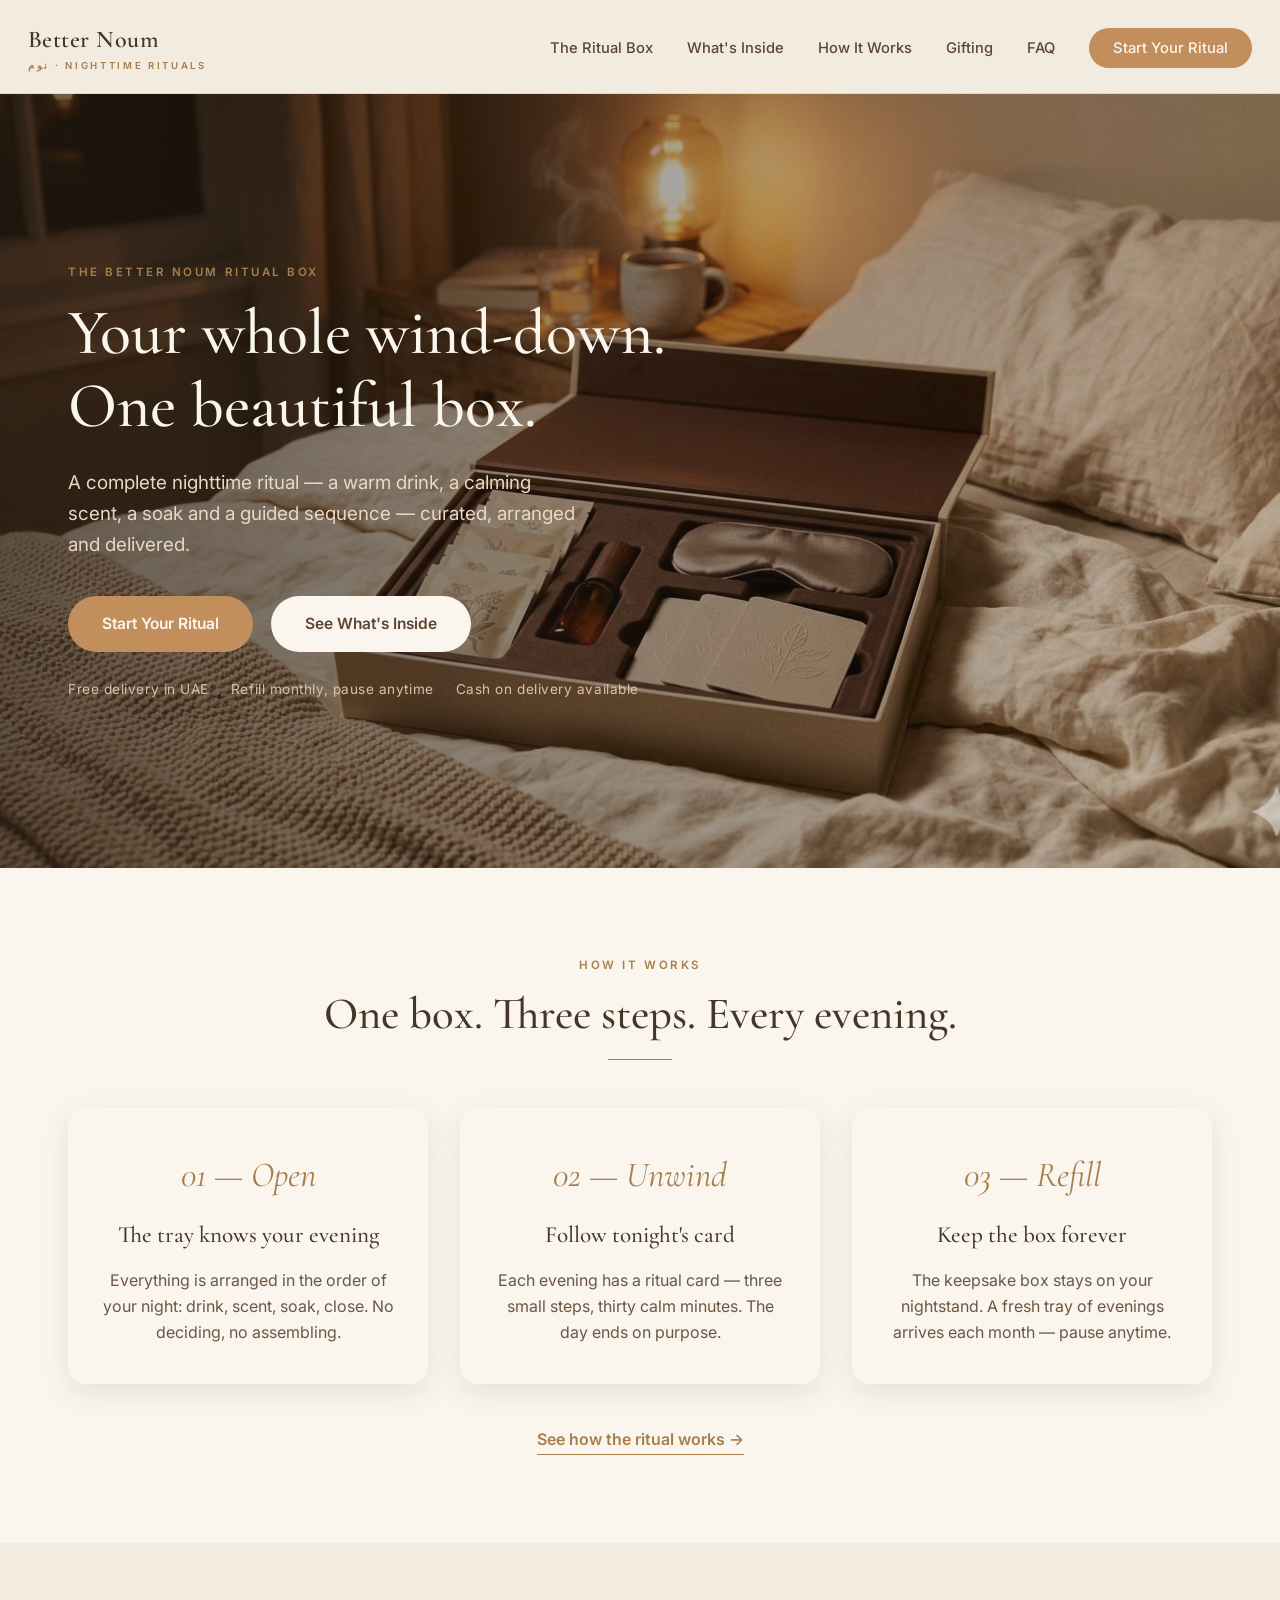
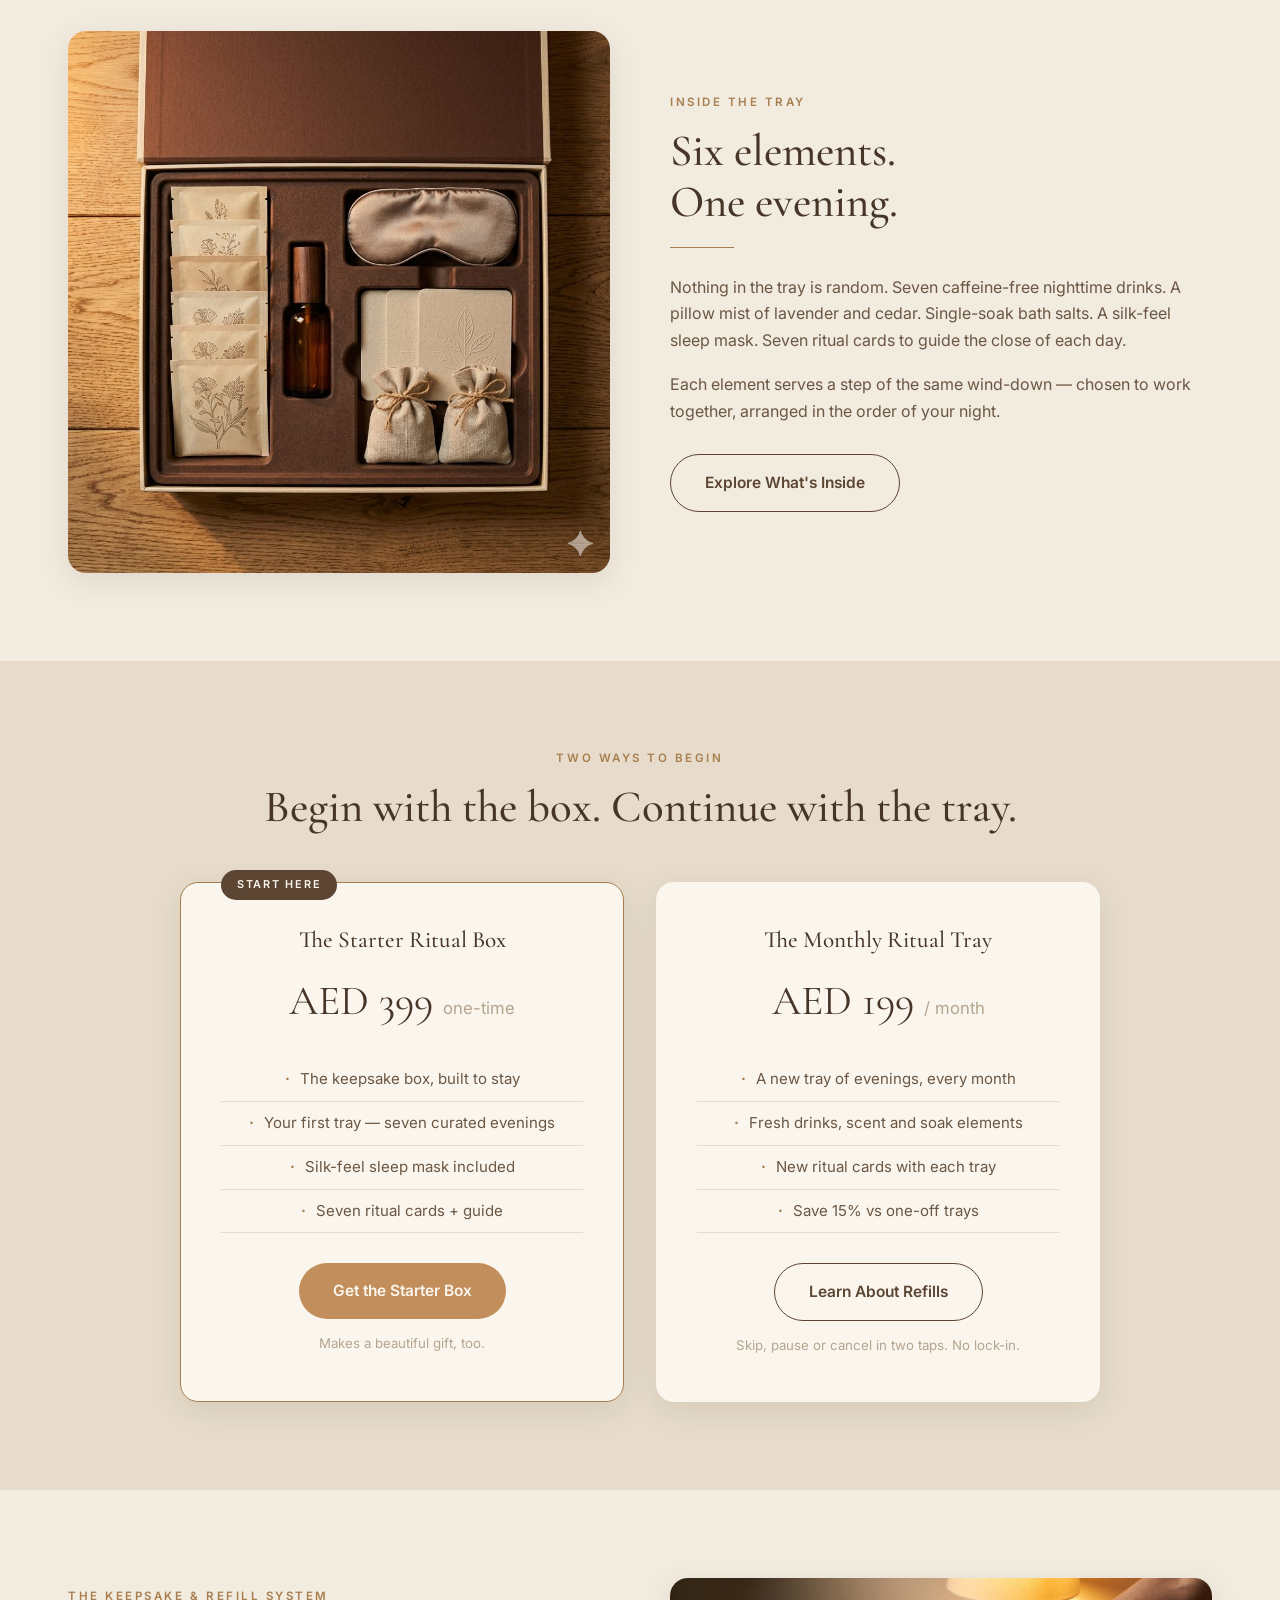
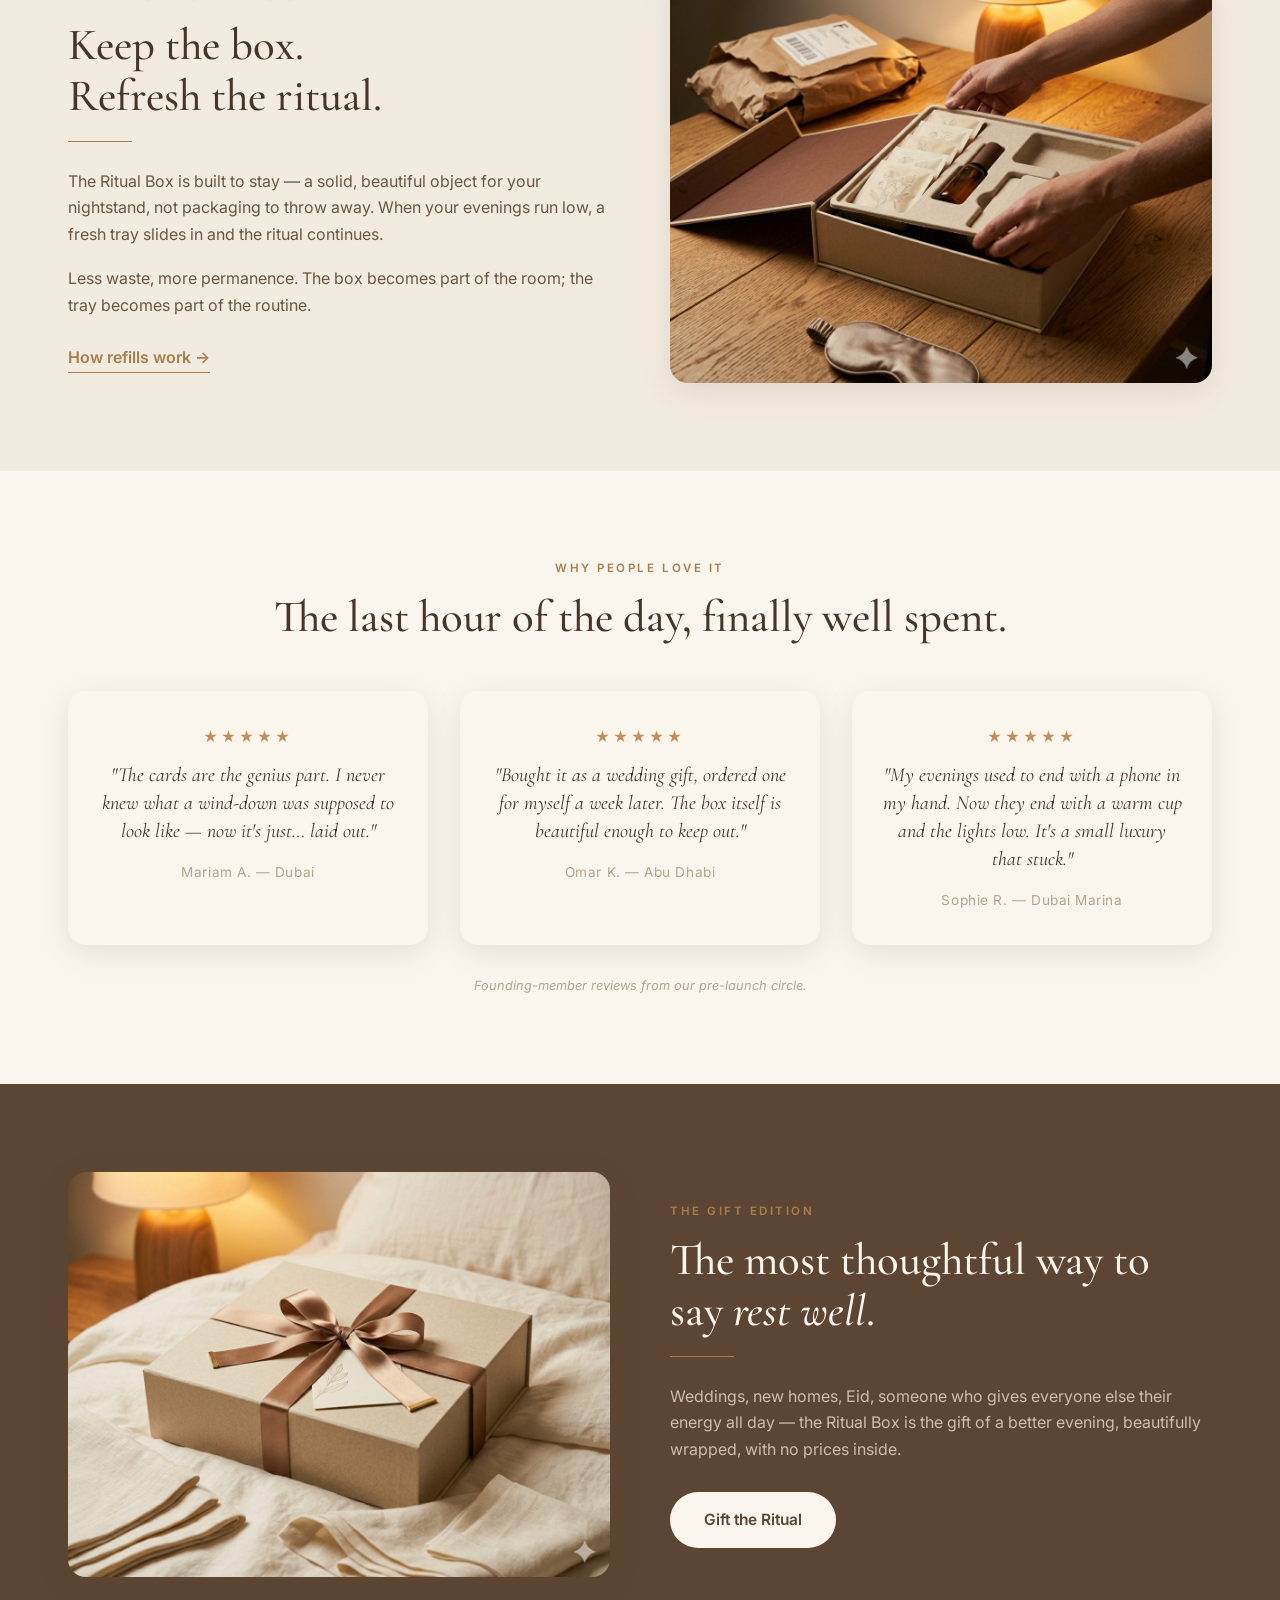
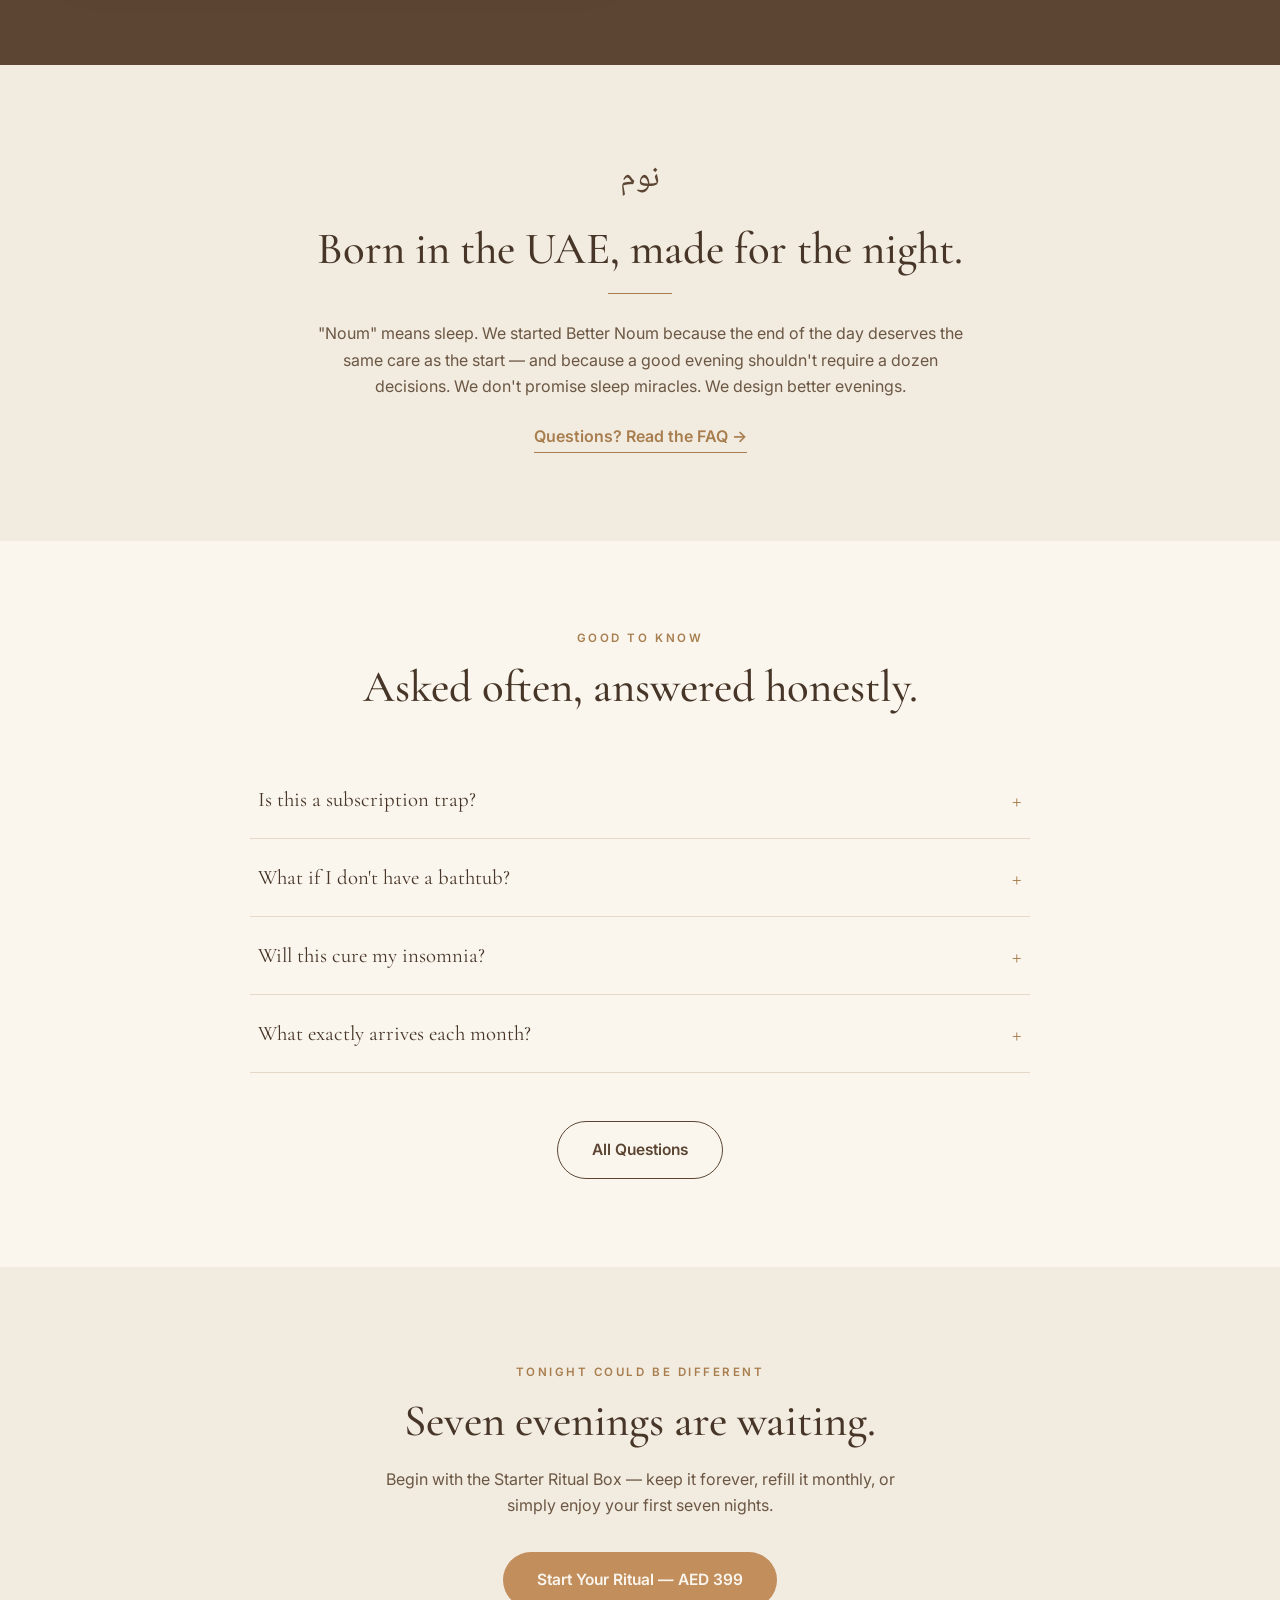
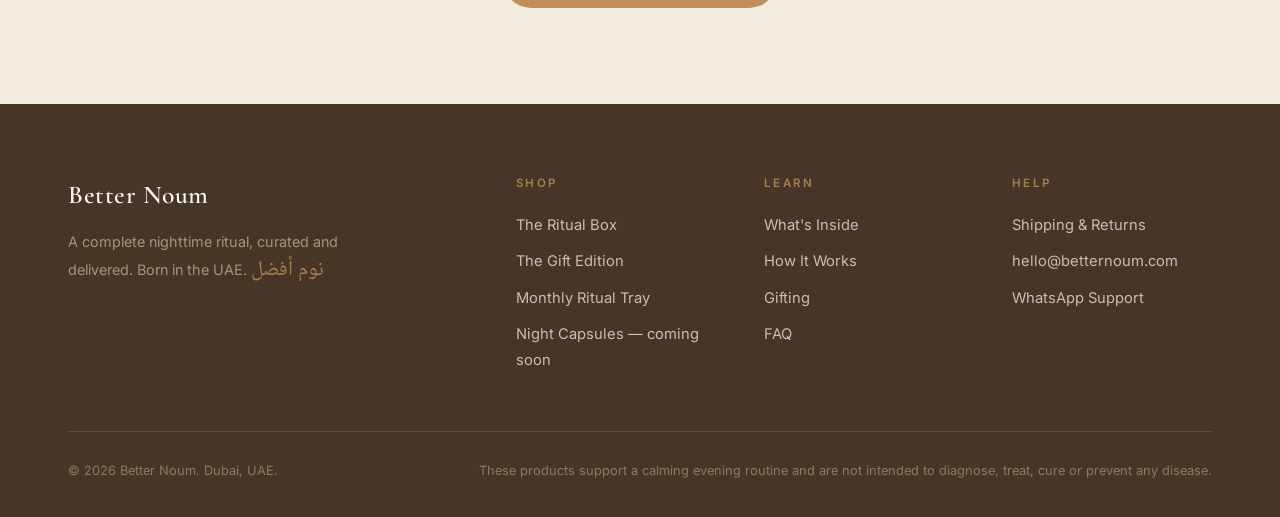
==== index.html @ ff43f147 "Add files via upload" ====
<!DOCTYPE html>
<html lang="en">
<head>
<meta charset="UTF-8">
<meta name="viewport" content="width=device-width, initial-scale=1.0">
<title>Better Noum — The Ritual Box | Your Whole Wind-Down, One Beautiful Box</title>
<meta name="description" content="A complete nighttime ritual — a warm drink, a calming scent, a soak and a guided sequence — curated, arranged and delivered across the UAE.">
<link rel="stylesheet" href="styles.css">
</head>
<body>

<header>
  <nav class="nav">
    <a class="logo" href="index.html">Better Noum<small>نوم · Nighttime Rituals</small></a>
    <button class="menu-btn" aria-label="Menu">☰</button>
    <ul class="nav-links">
      <li><a href="ritual-box.html">The Ritual Box</a></li>
      <li><a href="whats-inside.html">What's Inside</a></li>
      <li><a href="how-it-works.html">How It Works</a></li>
      <li><a href="gifting.html">Gifting</a></li>
      <li><a href="faq.html">FAQ</a></li>
      <li><a class="nav-cta" href="ritual-box.html">Start Your Ritual</a></li>
    </ul>
  </nav>
</header>

<!-- 1 · HERO -->
<section class="hero">
  <img class="hero-img" src="hero.jpg" alt="The Better Noum Ritual Box open on a bed at night" data-fallback>
  <div class="hero-overlay"></div>
  <div class="hero-content">
    <span class="eyebrow">The Better Noum Ritual Box</span>
    <h1>Your whole wind-down.<br>One beautiful box.</h1>
    <p class="lead">A complete nighttime ritual — a warm drink, a calming scent, a soak and a guided sequence — curated, arranged and delivered.</p>
    <a class="btn btn-primary" href="ritual-box.html">Start Your Ritual</a>
    <a class="btn btn-light" href="whats-inside.html" style="margin-left:14px">See What's Inside</a>
    <div class="hero-trust">
      <span>Free delivery in UAE</span><span>Refill monthly, pause anytime</span><span>Cash on delivery available</span>
    </div>
  </div>
</section>

<!-- 2 · 3-STEP CONCEPT -->
<section class="band-cream">
  <div class="container center">
    <span class="eyebrow">How it works</span>
    <h2>One box. Three steps. Every evening.</h2>
    <div class="hairline center"></div>
    <div class="grid-3 mt-4">
      <div class="card">
        <div class="step-num">01 — Open</div>
        <h3 class="mt-2">The tray knows your evening</h3>
        <p class="mt-2">Everything is arranged in the order of your night: drink, scent, soak, close. No deciding, no assembling.</p>
      </div>
      <div class="card">
        <div class="step-num">02 — Unwind</div>
        <h3 class="mt-2">Follow tonight's card</h3>
        <p class="mt-2">Each evening has a ritual card — three small steps, thirty calm minutes. The day ends on purpose.</p>
      </div>
      <div class="card">
        <div class="step-num">03 — Refill</div>
        <h3 class="mt-2">Keep the box forever</h3>
        <p class="mt-2">The keepsake box stays on your nightstand. A fresh tray of evenings arrives each month — pause anytime.</p>
      </div>
    </div>
    <a class="text-link mt-4" style="display:inline-block;margin-top:42px" href="how-it-works.html">See how the ritual works →</a>
  </div>
</section>

<!-- 3 · WHAT'S INSIDE -->
<section>
  <div class="container grid-2">
    <div>
      <img class="photo" src="tray-topdown.jpg" alt="Top-down view of the Ritual Box tray" data-fallback data-h="420">
    </div>
    <div>
      <span class="eyebrow">Inside the tray</span>
      <h2>Six elements.<br>One evening.</h2>
      <div class="hairline"></div>
      <p>Nothing in the tray is random. Seven caffeine-free nighttime drinks. A pillow mist of lavender and cedar. Single-soak bath salts. A silk-feel sleep mask. Seven ritual cards to guide the close of each day.</p>
      <p class="mt-2">Each element serves a step of the same wind-down — chosen to work together, arranged in the order of your night.</p>
      <a class="btn btn-outline mt-3" href="whats-inside.html">Explore What's Inside</a>
    </div>
  </div>
</section>

<!-- 4 · TWO WAYS TO BEGIN -->
<section class="band-beige">
  <div class="container center">
    <span class="eyebrow">Two ways to begin</span>
    <h2>Begin with the box. Continue with the tray.</h2>
    <div class="price-cards">
      <div class="price-card featured">
        <span class="badge">Start here</span>
        <h3>The Starter Ritual Box</h3>
        <div class="price">AED 399 <small>one-time</small></div>
        <ul>
          <li>The keepsake box, built to stay</li>
          <li>Your first tray — seven curated evenings</li>
          <li>Silk-feel sleep mask included</li>
          <li>Seven ritual cards + guide</li>
        </ul>
        <a class="btn btn-primary" href="ritual-box.html">Get the Starter Box</a>
        <p class="flex-note">Makes a beautiful gift, too.</p>
      </div>
      <div class="price-card">
        <h3>The Monthly Ritual Tray</h3>
        <div class="price">AED 199 <small>/ month</small></div>
        <ul>
          <li>A new tray of evenings, every month</li>
          <li>Fresh drinks, scent and soak elements</li>
          <li>New ritual cards with each tray</li>
          <li>Save 15% vs one-off trays</li>
        </ul>
        <a class="btn btn-outline" href="how-it-works.html">Learn About Refills</a>
        <p class="flex-note">Skip, pause or cancel in two taps. No lock-in.</p>
      </div>
    </div>
  </div>
</section>

<!-- 5 · KEEPSAKE + REFILL -->
<section>
  <div class="container grid-2">
    <div>
      <span class="eyebrow">The keepsake & refill system</span>
      <h2>Keep the box.<br>Refresh the ritual.</h2>
      <div class="hairline"></div>
      <p>The Ritual Box is built to stay — a solid, beautiful object for your nightstand, not packaging to throw away. When your evenings run low, a fresh tray slides in and the ritual continues.</p>
      <p class="mt-2">Less waste, more permanence. The box becomes part of the room; the tray becomes part of the routine.</p>
      <a class="text-link mt-3" style="display:inline-block;margin-top:26px" href="how-it-works.html">How refills work →</a>
    </div>
    <div>
      <img class="photo" src="refill-tray.jpg" alt="A fresh refill tray sliding into the keepsake box" data-fallback data-h="420">
    </div>
  </div>
</section>

<!-- 6 · REVIEWS -->
<section class="band-cream">
  <div class="container center">
    <span class="eyebrow">Why people love it</span>
    <h2>The last hour of the day, finally well spent.</h2>
    <div class="grid-3 mt-4">
      <div class="review">
        <div class="stars">★★★★★</div>
        <p class="quote">"The cards are the genius part. I never knew what a wind-down was supposed to look like — now it's just… laid out."</p>
        <p class="who">Mariam A. — Dubai</p>
      </div>
      <div class="review">
        <div class="stars">★★★★★</div>
        <p class="quote">"Bought it as a wedding gift, ordered one for myself a week later. The box itself is beautiful enough to keep out."</p>
        <p class="who">Omar K. — Abu Dhabi</p>
      </div>
      <div class="review">
        <div class="stars">★★★★★</div>
        <p class="quote">"My evenings used to end with a phone in my hand. Now they end with a warm cup and the lights low. It's a small luxury that stuck."</p>
        <p class="who">Sophie R. — Dubai Marina</p>
      </div>
    </div>
    <p class="note mt-3">Founding-member reviews from our pre-launch circle.</p>
  </div>
</section>

<!-- 7 · GIFTING -->
<section class="band-cocoa">
  <div class="container grid-2">
    <div>
      <img class="photo" src="gift.jpg" alt="The Ritual Box wrapped with a bronze ribbon" data-fallback data-h="420">
    </div>
    <div>
      <span class="eyebrow">The Gift Edition</span>
      <h2>The most thoughtful way to say <em>rest well</em>.</h2>
      <div class="hairline"></div>
      <p>Weddings, new homes, Eid, someone who gives everyone else their energy all day — the Ritual Box is the gift of a better evening, beautifully wrapped, with no prices inside.</p>
      <a class="btn btn-light mt-3" href="gifting.html">Gift the Ritual</a>
    </div>
  </div>
</section>

<!-- 8 · BRAND NOTE -->
<section>
  <div class="container center" style="max-width:720px">
    <span class="arabic" style="font-size:2rem">نوم</span>
    <h2 class="mt-2">Born in the UAE, made for the night.</h2>
    <div class="hairline center"></div>
    <p>"Noum" means sleep. We started Better Noum because the end of the day deserves the same care as the start — and because a good evening shouldn't require a dozen decisions. We don't promise sleep miracles. We design better evenings.</p>
    <a class="text-link mt-3" style="display:inline-block;margin-top:24px" href="faq.html">Questions? Read the FAQ →</a>
  </div>
</section>

<!-- 9 · FAQ SNIPPET -->
<section class="band-cream">
  <div class="container">
    <div class="center"><span class="eyebrow">Good to know</span><h2>Asked often, answered honestly.</h2></div>
    <div class="mt-4">
      <div class="faq-item">
        <button class="faq-q">Is this a subscription trap?</button>
        <div class="faq-a"><p>No. The Starter Box is a one-time purchase. Refill trays are optional, and you can skip, pause or cancel in two taps — the box is yours either way.</p></div>
      </div>
      <div class="faq-item">
        <button class="faq-q">What if I don't have a bathtub?</button>
        <div class="faq-a"><p>A warm foot soak works beautifully with the bath salts — the ritual cards include a no-tub version of every evening.</p></div>
      </div>
      <div class="faq-item">
        <button class="faq-q">Will this cure my insomnia?</button>
        <div class="faq-a"><p>No — and we won't pretend it will. The Ritual Box isn't a medical product. It's a curated evening routine designed to help you unwind and end the day with intention. If you have a sleep disorder, please speak with a healthcare professional.</p></div>
      </div>
      <div class="faq-item">
        <button class="faq-q">What exactly arrives each month?</button>
        <div class="faq-a"><p>A sealed refill tray: seven nighttime drink sachets, a scent element, bath elements and a new set of ritual cards. The monthly composition evolves with the seasons.</p></div>
      </div>
    </div>
    <div class="center mt-4"><a class="btn btn-outline" href="faq.html">All Questions</a></div>
  </div>
</section>

<!-- 10 · CTA + FOOTER -->
<section class="cta-banner">
  <span class="eyebrow">Tonight could be different</span>
  <h2>Seven evenings are waiting.</h2>
  <p>Begin with the Starter Ritual Box — keep it forever, refill it monthly, or simply enjoy your first seven nights.</p>
  <a class="btn btn-primary" href="ritual-box.html">Start Your Ritual — AED 399</a>
</section>

<footer>
  <div class="container">
    <div class="footer-grid">
      <div class="footer-brand">
        <a class="logo" href="index.html">Better Noum</a>
        <p>A complete nighttime ritual, curated and delivered. Born in the UAE. <span class="ar-mark">نوم أفضل</span></p>
      </div>
      <div>
        <h4>Shop</h4>
        <ul>
          <li><a href="ritual-box.html">The Ritual Box</a></li>
          <li><a href="ritual-box.html#gift">The Gift Edition</a></li>
          <li><a href="how-it-works.html#refills">Monthly Ritual Tray</a></li>
          <li><a href="#">Night Capsules — coming soon</a></li>
        </ul>
      </div>
      <div>
        <h4>Learn</h4>
        <ul>
          <li><a href="whats-inside.html">What's Inside</a></li>
          <li><a href="how-it-works.html">How It Works</a></li>
          <li><a href="gifting.html">Gifting</a></li>
          <li><a href="faq.html">FAQ</a></li>
        </ul>
      </div>
      <div>
        <h4>Help</h4>
        <ul>
          <li><a href="faq.html#shipping">Shipping & Returns</a></li>
          <li><a href="mailto:hello@betternoum.com">hello@betternoum.com</a></li>
          <li><a href="#">WhatsApp Support</a></li>
        </ul>
      </div>
    </div>
    <div class="footer-bottom">
      <span>© 2026 Better Noum. Dubai, UAE.</span>
      <span>These products support a calming evening routine and are not intended to diagnose, treat, cure or prevent any disease.</span>
    </div>
  </div>
</footer>

<script src="site.js"></script>
</body>
</html>
---- styles.css ----
/* Better Noum — Product B: The Ritual Box */
@import url('https://fonts.googleapis.com/css2?family=Cormorant+Garamond:ital,wght@0,400;0,500;0,600;1,400&family=Inter:wght@300;400;500;600&family=Noto+Naskh+Arabic:wght@400;500&display=swap');

:root{
  --oat:#F2EBE0;
  --cream:#FAF6EE;
  --beige:#E7DCCB;
  --taupe:#B5A48E;
  --caramel:#C28E5C;
  --caramel-dark:#AD7A48;
  --cocoa:#5C4633;
  --cocoa-deep:#473628;
  --bronze:#A87E4F;
  --shadow:0 8px 30px rgba(92,70,51,.12);
  --radius:18px;
}

*{margin:0;padding:0;box-sizing:border-box}
html{scroll-behavior:smooth}
body{
  font-family:'Inter',-apple-system,sans-serif;
  font-weight:400;color:var(--cocoa);
  background:var(--oat);line-height:1.65;font-size:16px;
}
.serif{font-family:'Cormorant Garamond',serif}
.arabic{font-family:'Noto Naskh Arabic',serif}

h1,h2,h3{font-family:'Cormorant Garamond',serif;font-weight:500;line-height:1.15;color:var(--cocoa-deep)}
h1{font-size:clamp(2.4rem,5vw,4rem)}
h2{font-size:clamp(1.9rem,3.6vw,2.8rem)}
h3{font-size:1.45rem}
p{color:#6b5743}

.eyebrow{
  font-family:'Inter',sans-serif;font-size:.72rem;font-weight:600;
  letter-spacing:.22em;text-transform:uppercase;color:var(--bronze);
  display:block;margin-bottom:14px;
}
.container{max-width:1200px;margin:0 auto;padding:0 28px}
section{padding:88px 0}
.band-cream{background:var(--cream)}
.band-beige{background:var(--beige)}
.band-cocoa{background:var(--cocoa);color:var(--beige)}
.band-cocoa h2,.band-cocoa h3{color:var(--cream)}
.band-cocoa p{color:#cdbda9}

/* hairline */
.hairline{width:64px;height:1px;background:var(--bronze);margin:18px 0 26px}
.hairline.center{margin-left:auto;margin-right:auto}

/* nav */
header{
  position:sticky;top:0;z-index:100;
  background:rgba(242,235,224,.92);backdrop-filter:blur(12px);
  border-bottom:1px solid rgba(168,126,79,.18);
  transition:padding .25s;
}
.nav{display:flex;align-items:center;justify-content:space-between;padding:20px 28px;max-width:1280px;margin:0 auto}
.logo{font-family:'Cormorant Garamond',serif;font-size:1.5rem;font-weight:600;color:var(--cocoa-deep);text-decoration:none;letter-spacing:.02em}
.logo small{font-family:'Inter';font-size:.6rem;font-weight:600;letter-spacing:.28em;text-transform:uppercase;color:var(--bronze);display:block;margin-top:-2px}
.nav-links{display:flex;gap:34px;list-style:none;align-items:center}
.nav-links a{color:var(--cocoa);text-decoration:none;font-size:.92rem;font-weight:500;transition:color .2s}
.nav-links a:hover,.nav-links a.active{color:var(--caramel-dark)}
.nav-cta{background:var(--caramel);color:var(--cream)!important;padding:11px 24px;border-radius:999px;font-weight:600}
.nav-cta:hover{background:var(--caramel-dark)}
.menu-btn{display:none;background:none;border:none;font-size:1.6rem;color:var(--cocoa);cursor:pointer}

/* buttons */
.btn{display:inline-block;padding:15px 34px;border-radius:999px;text-decoration:none;font-weight:600;font-size:.97rem;transition:all .22s;cursor:pointer;border:none}
.btn-primary{background:var(--caramel);color:var(--cream)}
.btn-primary:hover{background:var(--caramel-dark);transform:translateY(-1px)}
.btn-outline{border:1.5px solid var(--cocoa);color:var(--cocoa);background:transparent}
.btn-outline:hover{background:var(--cocoa);color:var(--cream)}
.btn-light{background:var(--cream);color:var(--cocoa)}
.btn-light:hover{background:var(--beige)}
.text-link{color:var(--bronze);font-weight:600;text-decoration:none;border-bottom:1px solid var(--bronze);padding-bottom:2px}
.text-link:hover{color:var(--caramel-dark)}

/* hero */
.hero{position:relative;min-height:86vh;display:flex;align-items:center;overflow:hidden;padding:0}
.hero-img{position:absolute;inset:0;width:100%;height:100%;object-fit:cover}
.hero-overlay{position:absolute;inset:0;background:linear-gradient(100deg,rgba(40,28,18,.72) 0%,rgba(40,28,18,.38) 52%,rgba(40,28,18,.05) 100%)}
.hero-content{position:relative;z-index:2;max-width:1200px;margin:0 auto;padding:120px 28px;width:100%}
.hero-content h1{color:var(--cream);max-width:620px}
.hero-content p.lead{color:#ead9c2;font-size:1.18rem;max-width:520px;margin:24px 0 36px}
.hero-trust{margin-top:26px;color:#d8c4a8;font-size:.85rem;letter-spacing:.04em}
.hero-trust span{margin-right:22px}

/* generic grids/cards */
.grid-2{display:grid;grid-template-columns:1fr 1fr;gap:60px;align-items:center}
.grid-3{display:grid;grid-template-columns:repeat(3,1fr);gap:32px}
.grid-4{display:grid;grid-template-columns:repeat(4,1fr);gap:26px}
.card{background:var(--cream);border-radius:var(--radius);padding:38px 32px;box-shadow:var(--shadow)}
.card img{width:100%;border-radius:12px;margin-bottom:22px}
.photo{width:100%;border-radius:var(--radius);box-shadow:var(--shadow);display:block}

/* steps */
.step-num{font-family:'Cormorant Garamond',serif;font-size:2.2rem;color:var(--bronze);font-style:italic}

/* price cards */
.price-cards{display:grid;grid-template-columns:1fr 1fr;gap:32px;max-width:920px;margin:48px auto 0}
.price-card{background:var(--cream);border-radius:var(--radius);padding:44px 40px;box-shadow:var(--shadow);position:relative;border:1px solid transparent}
.price-card.featured{border:1px solid var(--bronze)}
.badge{position:absolute;top:-13px;left:40px;background:var(--cocoa);color:var(--cream);font-size:.68rem;font-weight:600;letter-spacing:.16em;text-transform:uppercase;padding:6px 16px;border-radius:999px}
.price{font-family:'Cormorant Garamond',serif;font-size:2.6rem;color:var(--cocoa-deep);margin:14px 0 4px}
.price small{font-size:1.05rem;color:var(--taupe);font-family:'Inter'}
.price-card ul{list-style:none;margin:22px 0 30px}
.price-card li{padding:9px 0;border-bottom:1px solid var(--beige);font-size:.94rem;color:#6b5743}
.price-card li::before{content:"·";color:var(--bronze);font-weight:700;margin-right:10px}
.flex-note{font-size:.83rem;color:var(--taupe);margin-top:14px}

/* annotated tray */
.tray-wrap{position:relative;max-width:760px;margin:48px auto 0}
.hotspot{position:absolute;width:34px;height:34px;border-radius:50%;background:var(--cream);color:var(--cocoa);font-weight:600;font-size:.85rem;border:1.5px solid var(--bronze);cursor:pointer;display:flex;align-items:center;justify-content:center;transition:all .2s;box-shadow:0 3px 12px rgba(60,42,25,.25)}
.hotspot:hover,.hotspot.active{background:var(--caramel);color:var(--cream);transform:scale(1.12)}
.hotspot-panel{background:var(--cream);border-radius:14px;padding:22px 26px;margin-top:22px;box-shadow:var(--shadow);min-height:96px}
.hotspot-panel h4{font-family:'Cormorant Garamond',serif;font-size:1.25rem;color:var(--cocoa-deep);margin-bottom:6px}
.hotspot-panel p{font-size:.93rem}

/* reviews */
.review{background:var(--cream);border-radius:var(--radius);padding:34px 30px;box-shadow:var(--shadow)}
.review p.quote{font-family:'Cormorant Garamond',serif;font-size:1.25rem;font-style:italic;color:var(--cocoa-deep);margin-bottom:16px;line-height:1.4}
.review .who{font-size:.85rem;color:var(--taupe);letter-spacing:.04em}
.stars{color:var(--caramel);letter-spacing:3px;margin-bottom:12px;font-size:.9rem}

/* FAQ */
.faq-item{border-bottom:1px solid rgba(168,126,79,.25);max-width:780px;margin:0 auto}
.faq-q{width:100%;background:none;border:none;text-align:left;padding:24px 8px;font-family:'Cormorant Garamond',serif;font-size:1.3rem;color:var(--cocoa-deep);cursor:pointer;display:flex;justify-content:space-between;align-items:center}
.faq-q::after{content:"+";font-size:1.5rem;color:var(--bronze);transition:transform .25s}
.faq-item.open .faq-q::after{transform:rotate(45deg)}
.faq-a{max-height:0;overflow:hidden;transition:max-height .3s ease;padding:0 8px}
.faq-item.open .faq-a{max-height:300px;padding-bottom:24px}
.faq-a p{font-size:.95rem}

/* PDP buy panel */
.buy-panel{background:var(--cream);border-radius:var(--radius);padding:40px;box-shadow:var(--shadow)}
.option-toggle{display:flex;gap:12px;margin:22px 0}
.option{flex:1;border:1.5px solid var(--beige);border-radius:14px;padding:16px 18px;cursor:pointer;transition:all .2s;background:#fff0}
.option.selected{border-color:var(--caramel);background:rgba(194,142,92,.07)}
.option .o-title{font-weight:600;font-size:.95rem;color:var(--cocoa-deep)}
.option .o-sub{font-size:.8rem;color:var(--taupe);margin-top:3px}
.trust-row{display:flex;flex-wrap:wrap;gap:16px;margin-top:24px;font-size:.8rem;color:var(--taupe)}
.trust-row span::before{content:"✓";color:var(--bronze);margin-right:6px;font-weight:700}

/* footer */
footer{background:var(--cocoa-deep);color:#cdbda9;padding:70px 0 36px}
footer h4{font-family:'Inter';font-size:.72rem;font-weight:600;letter-spacing:.2em;text-transform:uppercase;color:var(--bronze);margin-bottom:18px}
footer ul{list-style:none}
footer li{margin-bottom:10px}
footer a{color:#cdbda9;text-decoration:none;font-size:.92rem}
footer a:hover{color:var(--cream)}
.footer-grid{display:grid;grid-template-columns:2fr 1fr 1fr 1fr;gap:48px;margin-bottom:48px}
.footer-brand .logo{color:var(--cream);font-size:1.6rem}
.footer-brand p{color:#a8937a;font-size:.9rem;max-width:280px;margin-top:14px}
.footer-bottom{border-top:1px solid rgba(205,189,169,.18);padding-top:28px;display:flex;justify-content:space-between;flex-wrap:wrap;gap:12px;font-size:.8rem;color:#8d7a64}
.ar-mark{font-family:'Noto Naskh Arabic',serif;font-size:1.3rem;color:var(--bronze)}

/* page hero (inner pages) */
.page-hero{padding:84px 0 56px;text-align:center}
.page-hero p.lead{max-width:640px;margin:22px auto 0;font-size:1.1rem}

/* CTA banner */
.cta-banner{text-align:center;padding:96px 28px}
.cta-banner h2{margin-bottom:18px}
.cta-banner p{max-width:520px;margin:0 auto 34px}

/* utility */
.center{text-align:center}
.mt-2{margin-top:18px}.mt-3{margin-top:30px}.mt-4{margin-top:48px}
.note{font-size:.8rem;color:var(--taupe);font-style:italic}
.img-fallback{background:linear-gradient(135deg,var(--beige),var(--taupe));min-height:280px;border-radius:var(--radius);display:flex;align-items:center;justify-content:center;color:var(--cream);font-family:'Cormorant Garamond',serif;font-size:1.2rem;font-style:italic}

@media(max-width:900px){
  .grid-2,.grid-3,.grid-4,.price-cards,.footer-grid{grid-template-columns:1fr}
  .grid-2{gap:36px}
  .nav-links{display:none;position:absolute;top:100%;left:0;right:0;background:var(--cream);flex-direction:column;padding:28px;gap:20px;box-shadow:var(--shadow)}
  .nav-links.open{display:flex}
  .menu-btn{display:block}
  section{padding:60px 0}
  .hero{min-height:74vh}
}
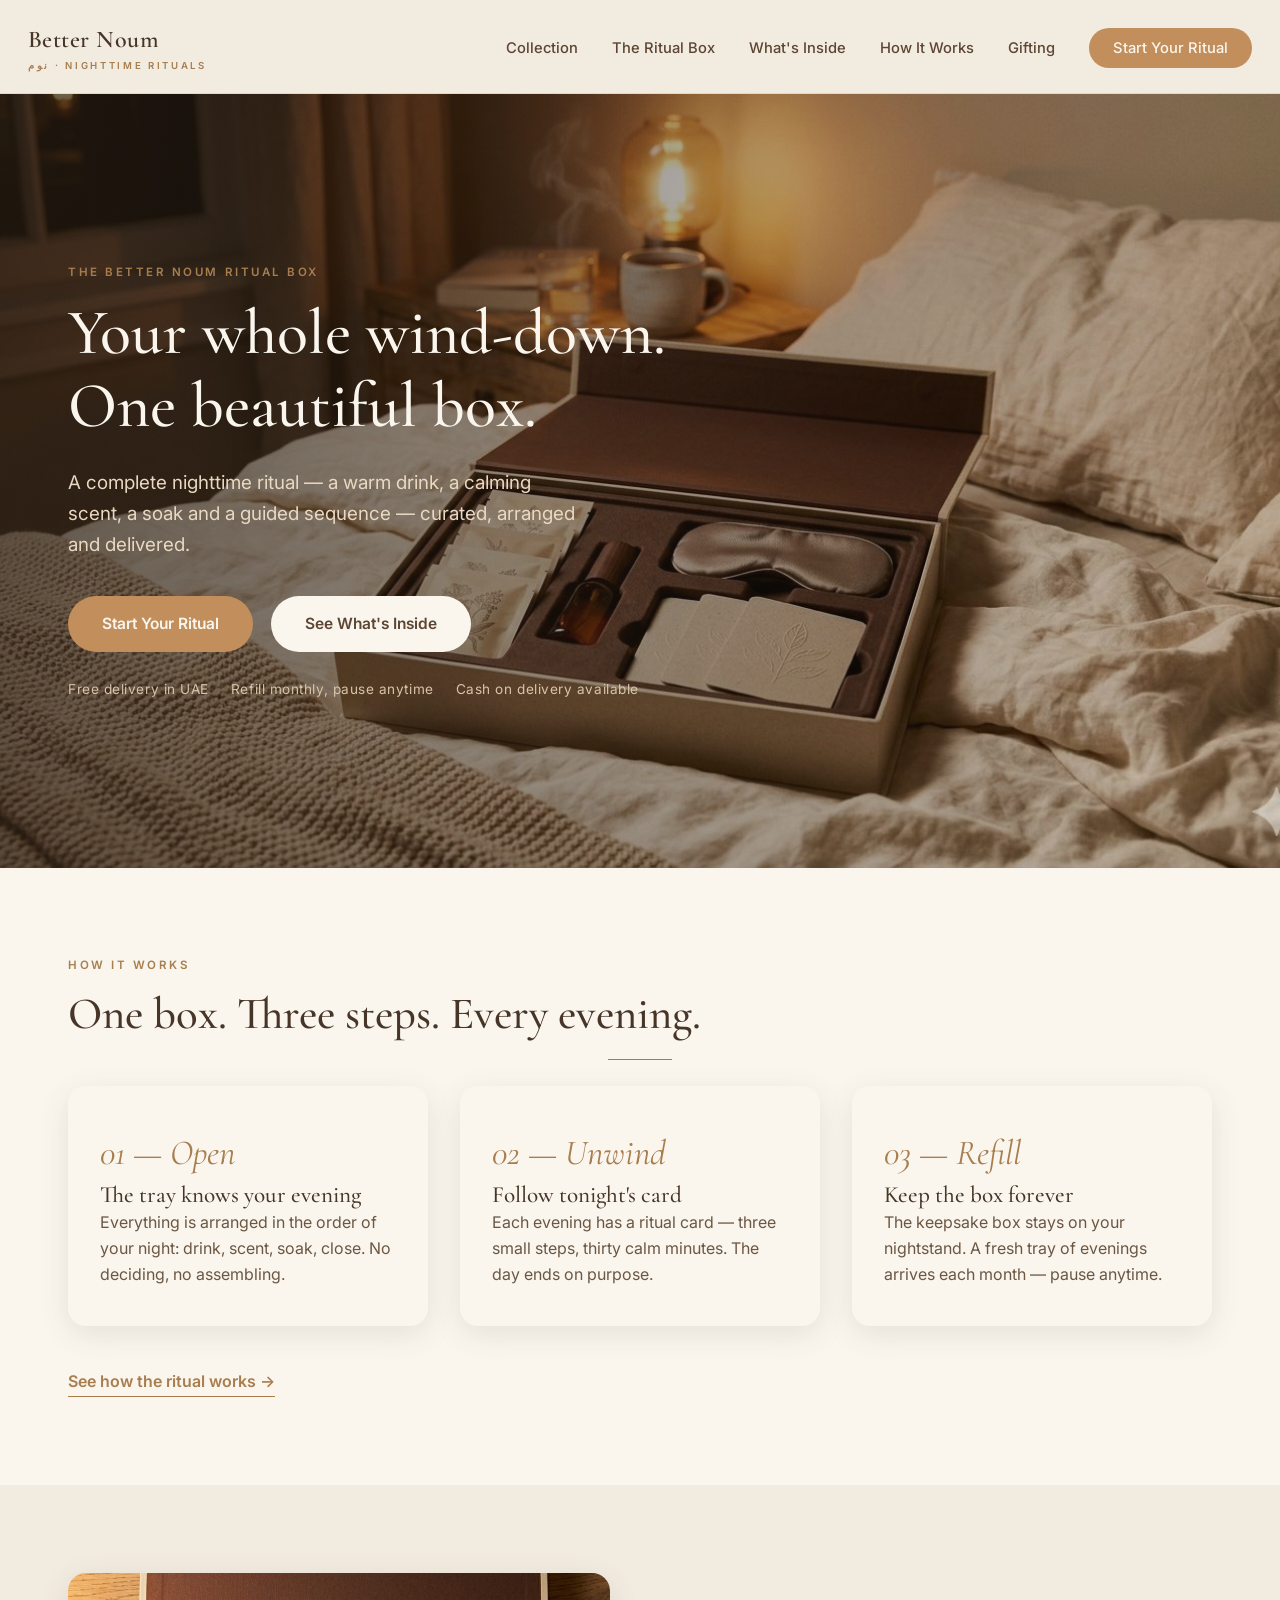
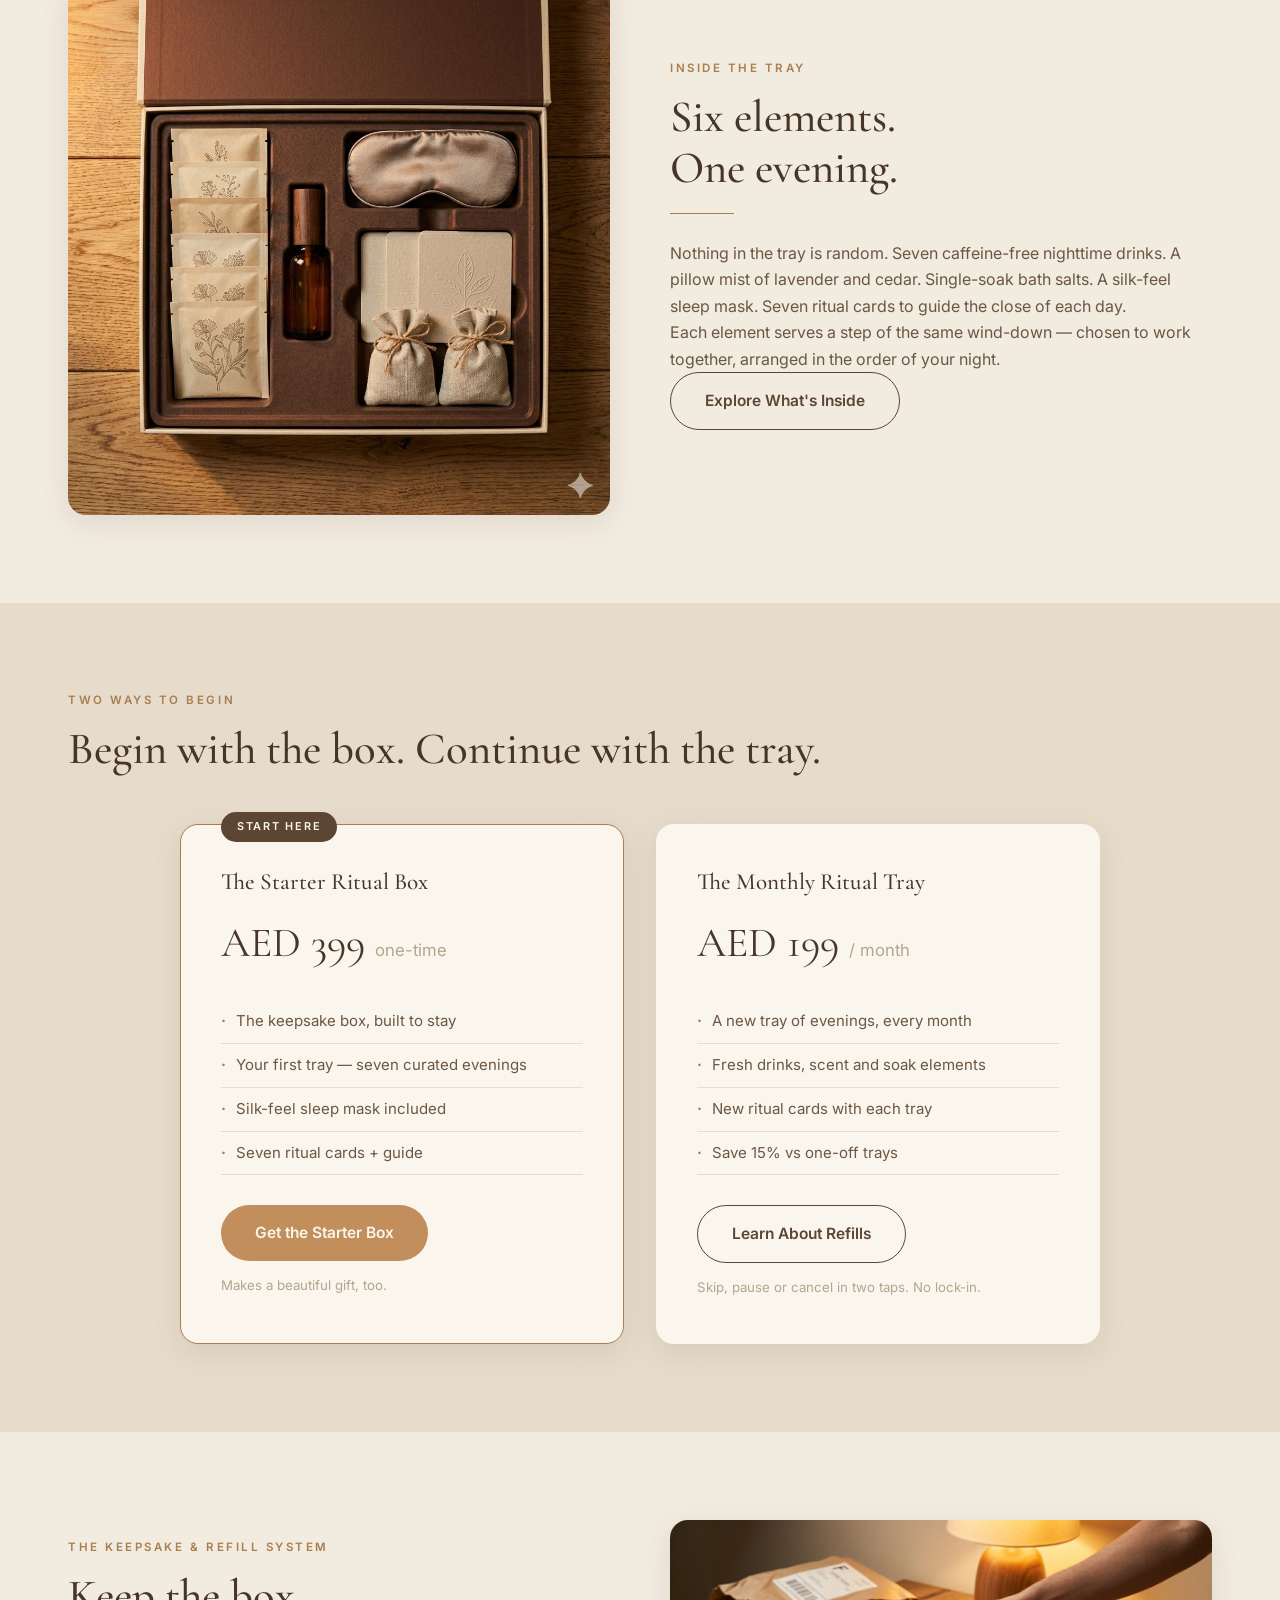
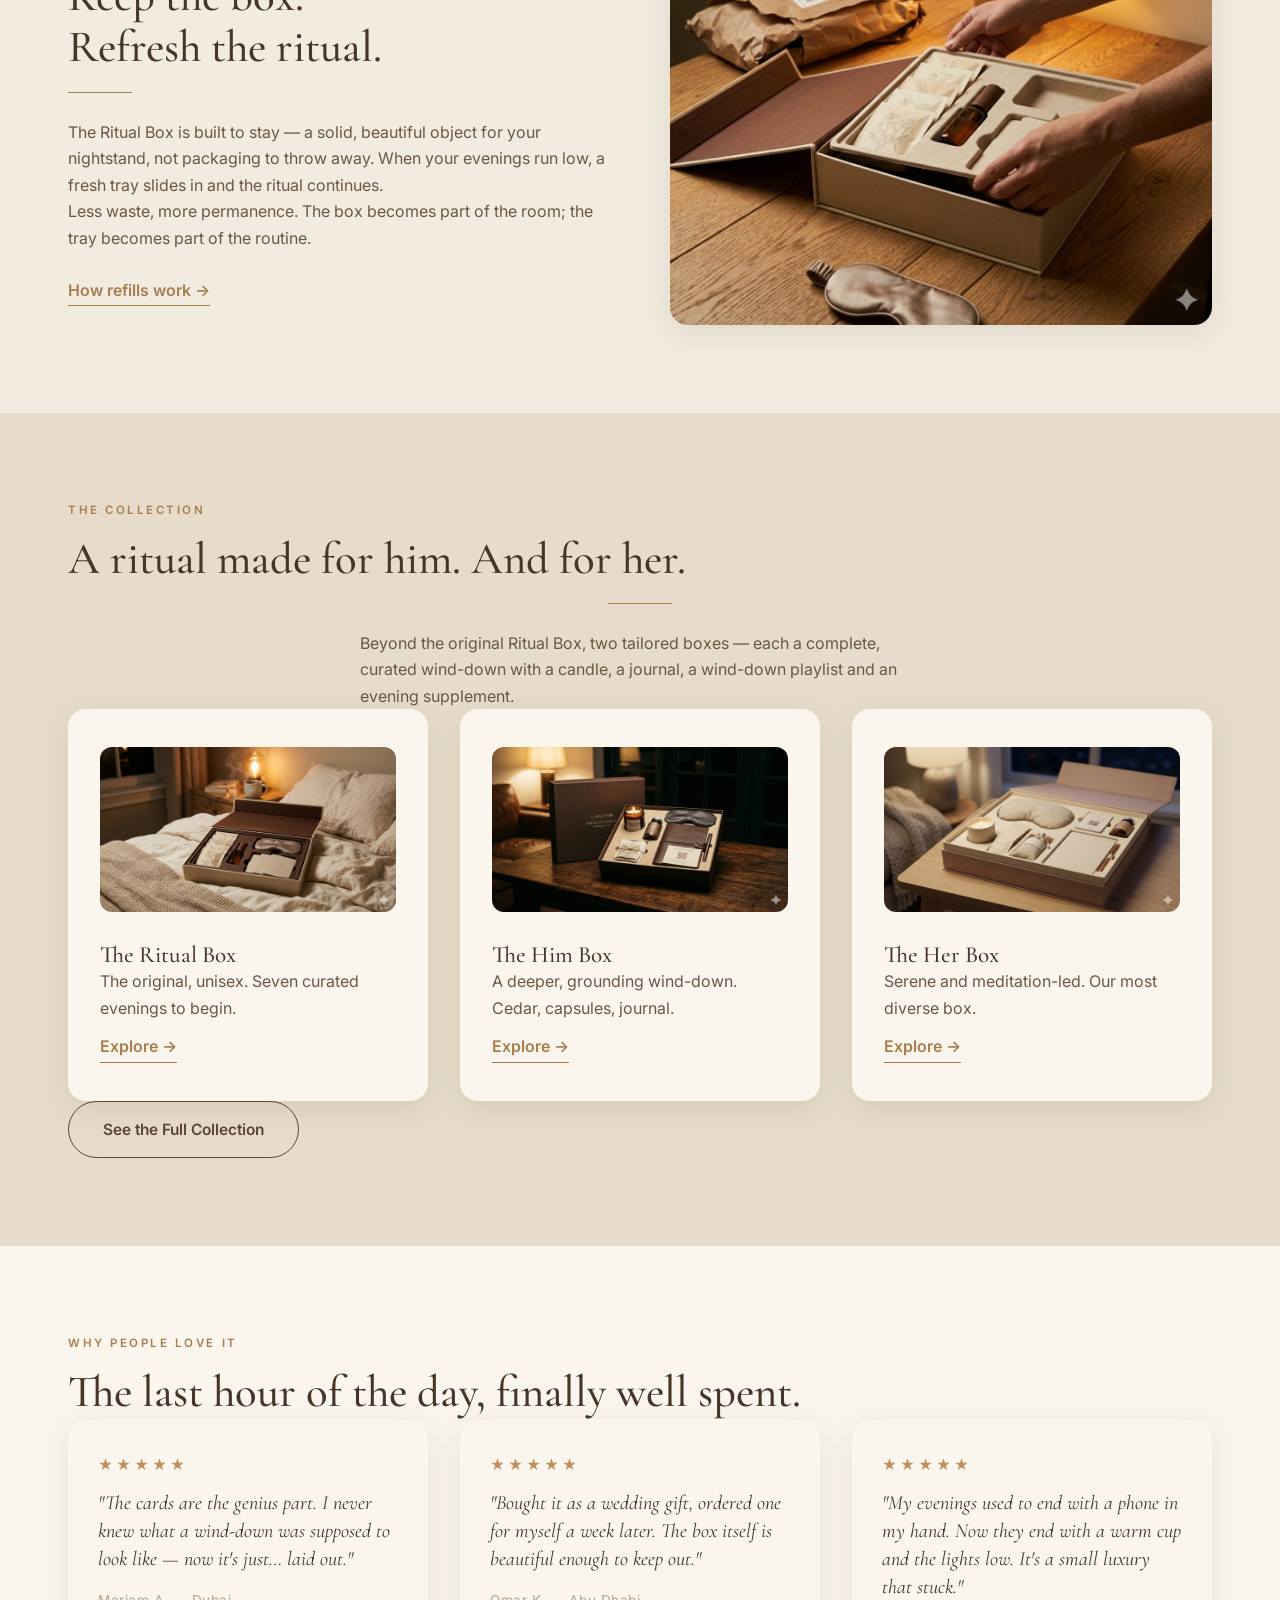
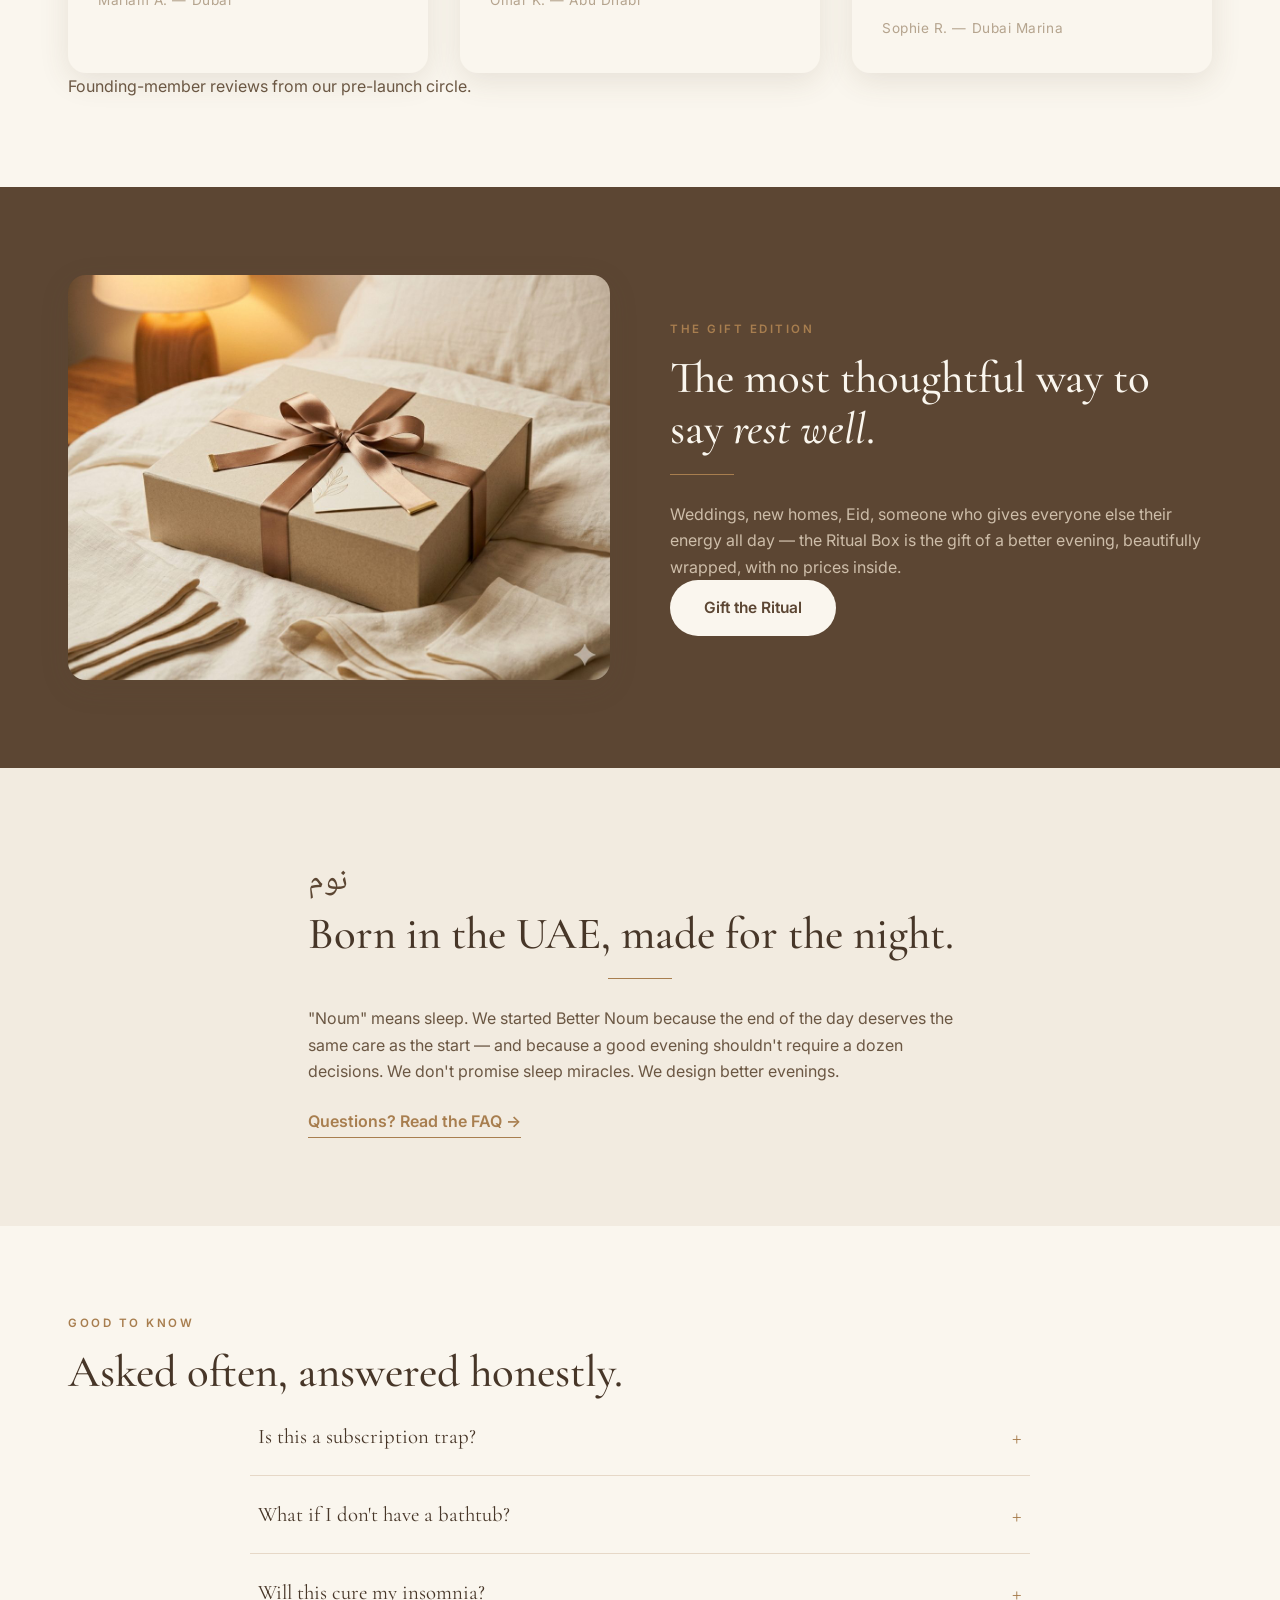
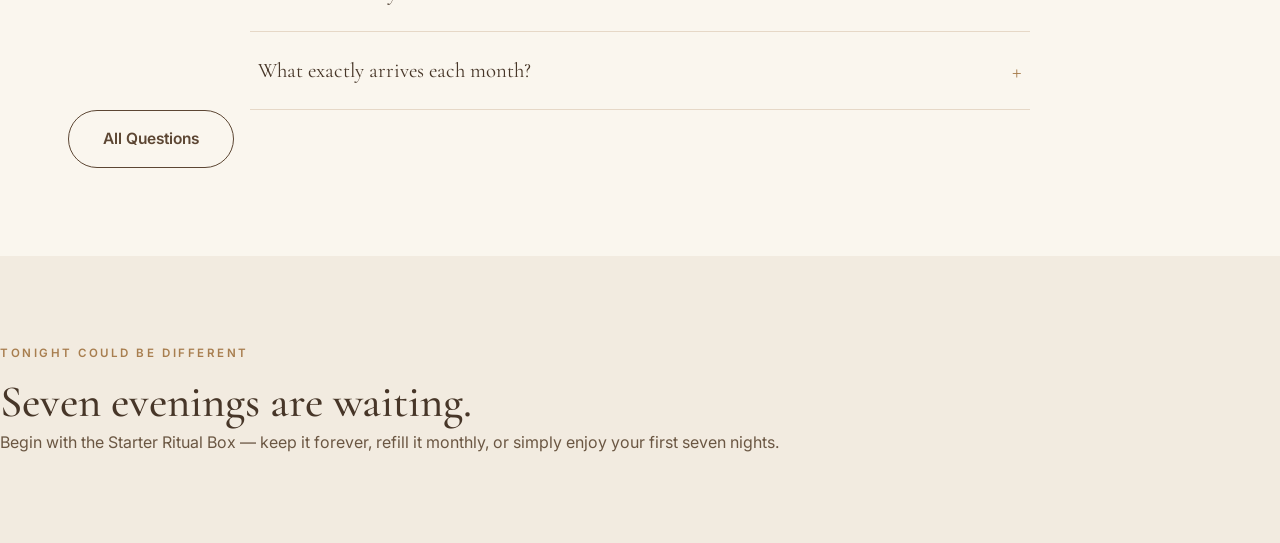
==== commit a28b85fc: "Add files via upload" ====
--- a/index.html
+++ b/index.html
@@ -14,11 +14,11 @@
     <a class="logo" href="index.html">Better Noum<small>نوم · Nighttime Rituals</small></a>
     <button class="menu-btn" aria-label="Menu">☰</button>
     <ul class="nav-links">
+      <li><a href="collection.html">Collection</a></li>
       <li><a href="ritual-box.html">The Ritual Box</a></li>
       <li><a href="whats-inside.html">What's Inside</a></li>
       <li><a href="how-it-works.html">How It Works</a></li>
       <li><a href="gifting.html">Gifting</a></li>
-      <li><a href="faq.html">FAQ</a></li>
       <li><a class="nav-cta" href="ritual-box.html">Start Your Ritual</a></li>
     </ul>
   </nav>
@@ -136,6 +136,37 @@
   </div>
 </section>
 
+<!-- 5b · THE COLLECTION -->
+<section class="band-beige">
+  <div class="container center">
+    <span class="eyebrow">The Collection</span>
+    <h2>A ritual made for him. And for her.</h2>
+    <div class="hairline center"></div>
+    <p style="max-width:560px;margin:0 auto">Beyond the original Ritual Box, two tailored boxes — each a complete, curated wind-down with a candle, a journal, a wind-down playlist and an evening supplement.</p>
+    <div class="grid-3 mt-4">
+      <div class="card">
+        <img src="hero.jpg" alt="The Ritual Box" data-fallback data-h="180">
+        <h3>The Ritual Box</h3>
+        <p class="mt-2">The original, unisex. Seven curated evenings to begin.</p>
+        <a class="text-link" style="display:inline-block;margin-top:12px" href="ritual-box.html">Explore →</a>
+      </div>
+      <div class="card">
+        <img src="him-box.jpg" alt="The Him Box" data-fallback data-h="180">
+        <h3>The Him Box</h3>
+        <p class="mt-2">A deeper, grounding wind-down. Cedar, capsules, journal.</p>
+        <a class="text-link" style="display:inline-block;margin-top:12px" href="him-box.html">Explore →</a>
+      </div>
+      <div class="card">
+        <img src="her-box.jpg" alt="The Her Box" data-fallback data-h="180">
+        <h3>The Her Box</h3>
+        <p class="mt-2">Serene and meditation-led. Our most diverse box.</p>
+        <a class="text-link" style="display:inline-block;margin-top:12px" href="her-box.html">Explore →</a>
+      </div>
+    </div>
+    <a class="btn btn-outline mt-4" href="collection.html">See the Full Collection</a>
+  </div>
+</section>
+
 <!-- 6 · REVIEWS -->
 <section class="band-cream">
   <div class="container center">
@@ -220,50 +251,4 @@
   <span class="eyebrow">Tonight could be different</span>
   <h2>Seven evenings are waiting.</h2>
   <p>Begin with the Starter Ritual Box — keep it forever, refill it monthly, or simply enjoy your first seven nights.</p>
-  <a class="btn btn-primary" href="ritual-box.html">Start Your Ritual — AED 399</a>
-</section>
-
-<footer>
-  <div class="container">
-    <div class="footer-grid">
-      <div class="footer-brand">
-        <a class="logo" href="index.html">Better Noum</a>
-        <p>A complete nighttime ritual, curated and delivered. Born in the UAE. <span class="ar-mark">نوم أفضل</span></p>
-      </div>
-      <div>
-        <h4>Shop</h4>
-        <ul>
-          <li><a href="ritual-box.html">The Ritual Box</a></li>
-          <li><a href="ritual-box.html#gift">The Gift Edition</a></li>
-          <li><a href="how-it-works.html#refills">Monthly Ritual Tray</a></li>
-          <li><a href="#">Night Capsules — coming soon</a></li>
-        </ul>
-      </div>
-      <div>
-        <h4>Learn</h4>
-        <ul>
-          <li><a href="whats-inside.html">What's Inside</a></li>
-          <li><a href="how-it-works.html">How It Works</a></li>
-          <li><a href="gifting.html">Gifting</a></li>
-          <li><a href="faq.html">FAQ</a></li>
-        </ul>
-      </div>
-      <div>
-        <h4>Help</h4>
-        <ul>
-          <li><a href="faq.html#shipping">Shipping & Returns</a></li>
-          <li><a href="mailto:hello@betternoum.com">hello@betternoum.com</a></li>
-          <li><a href="#">WhatsApp Support</a></li>
-        </ul>
-      </div>
-    </div>
-    <div class="footer-bottom">
-      <span>© 2026 Better Noum. Dubai, UAE.</span>
-      <span>These products support a calming evening routine and are not intended to diagnose, treat, cure or prevent any disease.</span>
-    </div>
-  </div>
-</footer>
-
-<script src="site.js"></script>
-</body>
-</html>
+  <a 
--- a/styles.css
+++ b/styles.css
@@ -117,6 +117,22 @@
 .hotspot-panel h4{font-family:'Cormorant Garamond',serif;font-size:1.25rem;color:var(--cocoa-deep);margin-bottom:6px}
 .hotspot-panel p{font-size:.93rem}
 
+/* interactive anchored popover */
+.tray-wrap{touch-action:manipulation}
+.hotspot.pulse{animation:hotpulse 2.4s ease-in-out infinite}
+@keyframes hotpulse{0%,100%{box-shadow:0 3px 12px rgba(60,42,25,.25),0 0 0 0 rgba(194,142,92,.55)}50%{box-shadow:0 3px 12px rgba(60,42,25,.25),0 0 0 10px rgba(194,142,92,0)}}
+.hotspot-popover{position:absolute;z-index:20;width:260px;background:var(--cream);border-radius:16px;box-shadow:0 18px 50px rgba(60,42,25,.32);border:1px solid rgba(168,126,79,.35);overflow:hidden;opacity:0;transform:translateY(8px) scale(.96);pointer-events:none;transition:opacity .2s ease,transform .2s ease;text-align:left}
+.hotspot-popover.show{opacity:1;transform:translateY(0) scale(1);pointer-events:auto}
+.hotspot-popover img{width:100%;height:120px;object-fit:cover;display:block}
+.hotspot-popover .hp-body{padding:16px 18px 18px}
+.hotspot-popover .hp-step{font-size:.66rem;font-weight:600;letter-spacing:.18em;text-transform:uppercase;color:var(--bronze)}
+.hotspot-popover h4{font-family:'Cormorant Garamond',serif;font-size:1.3rem;color:var(--cocoa-deep);margin:3px 0 6px}
+.hotspot-popover p{font-size:.86rem;line-height:1.5;margin:0}
+.hotspot-popover .hp-close{position:absolute;top:8px;right:8px;width:26px;height:26px;border-radius:50%;background:rgba(250,246,238,.92);border:none;color:var(--cocoa);font-size:1rem;cursor:pointer;display:flex;align-items:center;justify-content:center;line-height:1}
+.hotspot-popover .hp-arrow{position:absolute;width:14px;height:14px;background:var(--cream);border-left:1px solid rgba(168,126,79,.35);border-top:1px solid rgba(168,126,79,.35);transform:rotate(45deg)}
+.hotspot-hint{font-size:.82rem;color:var(--taupe);font-style:italic;margin-top:18px}
+@media(max-width:560px){.hotspot-popover{width:220px}.hotspot-popover img{height:100px}}
+
 /* reviews */
 .review{background:var(--cream);border-radius:var(--radius);padding:34px 30px;box-shadow:var(--shadow)}
 .review p.quote{font-family:'Cormorant Garamond',serif;font-size:1.25rem;font-style:italic;color:var(--cocoa-deep);margin-bottom:16px;line-height:1.4}
@@ -144,38 +160,4 @@
 
 /* footer */
 footer{background:var(--cocoa-deep);color:#cdbda9;padding:70px 0 36px}
-footer h4{font-family:'Inter';font-size:.72rem;font-weight:600;letter-spacing:.2em;text-transform:uppercase;color:var(--bronze);margin-bottom:18px}
-footer ul{list-style:none}
-footer li{margin-bottom:10px}
-footer a{color:#cdbda9;text-decoration:none;font-size:.92rem}
-footer a:hover{color:var(--cream)}
-.footer-grid{display:grid;grid-template-columns:2fr 1fr 1fr 1fr;gap:48px;margin-bottom:48px}
-.footer-brand .logo{color:var(--cream);font-size:1.6rem}
-.footer-brand p{color:#a8937a;font-size:.9rem;max-width:280px;margin-top:14px}
-.footer-bottom{border-top:1px solid rgba(205,189,169,.18);padding-top:28px;display:flex;justify-content:space-between;flex-wrap:wrap;gap:12px;font-size:.8rem;color:#8d7a64}
-.ar-mark{font-family:'Noto Naskh Arabic',serif;font-size:1.3rem;color:var(--bronze)}
-
-/* page hero (inner pages) */
-.page-hero{padding:84px 0 56px;text-align:center}
-.page-hero p.lead{max-width:640px;margin:22px auto 0;font-size:1.1rem}
-
-/* CTA banner */
-.cta-banner{text-align:center;padding:96px 28px}
-.cta-banner h2{margin-bottom:18px}
-.cta-banner p{max-width:520px;margin:0 auto 34px}
-
-/* utility */
-.center{text-align:center}
-.mt-2{margin-top:18px}.mt-3{margin-top:30px}.mt-4{margin-top:48px}
-.note{font-size:.8rem;color:var(--taupe);font-style:italic}
-.img-fallback{background:linear-gradient(135deg,var(--beige),var(--taupe));min-height:280px;border-radius:var(--radius);display:flex;align-items:center;justify-content:center;color:var(--cream);font-family:'Cormorant Garamond',serif;font-size:1.2rem;font-style:italic}
-
-@media(max-width:900px){
-  .grid-2,.grid-3,.grid-4,.price-cards,.footer-grid{grid-template-columns:1fr}
-  .grid-2{gap:36px}
-  .nav-links{display:none;position:absolute;top:100%;left:0;right:0;background:var(--cream);flex-direction:column;padding:28px;gap:20px;box-shadow:var(--shadow)}
-  .nav-links.open{display:flex}
-  .menu-btn{display:block}
-  section{padding:60px 0}
-  .hero{min-height:74vh}
-}
+footer h4{font-family:'Inter';font-size:.72rem;font-weight:600;letter-spacing:.2em;text-transform:uppercase;color:var(--bronze);m
